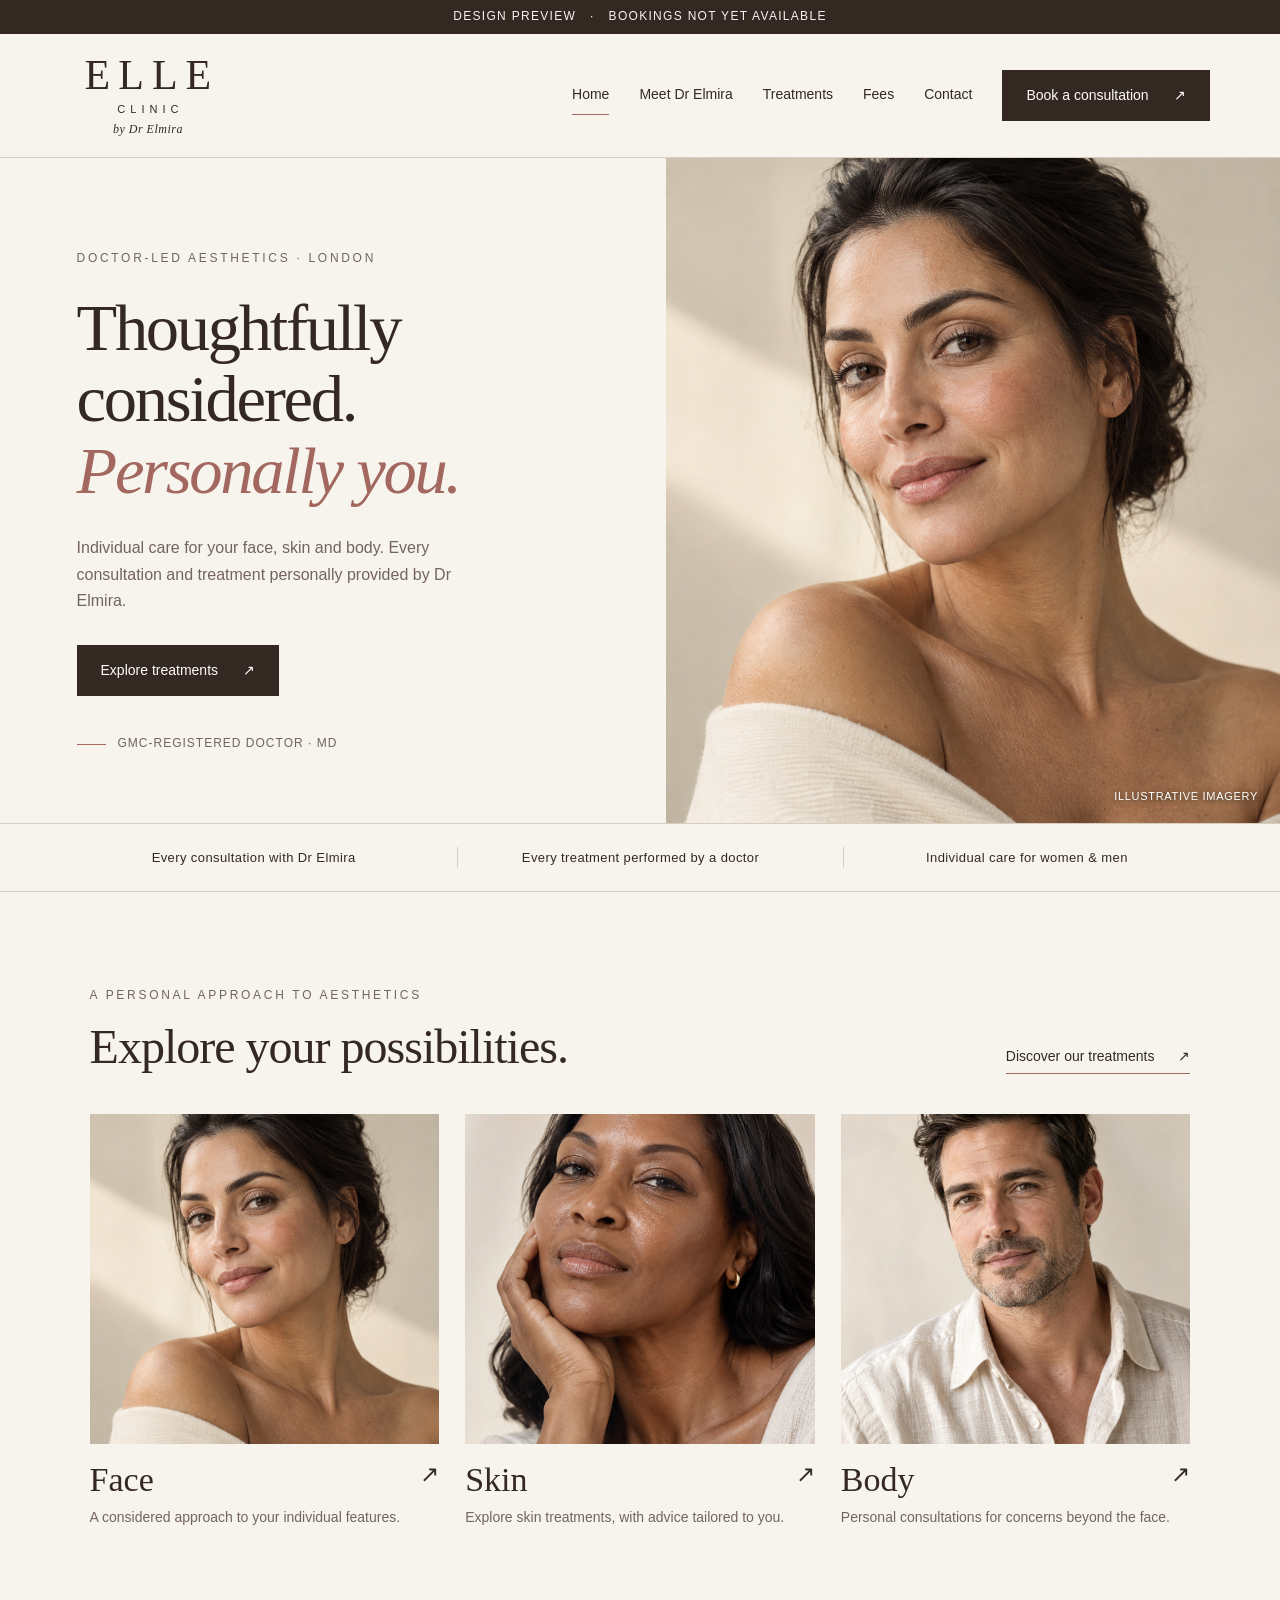
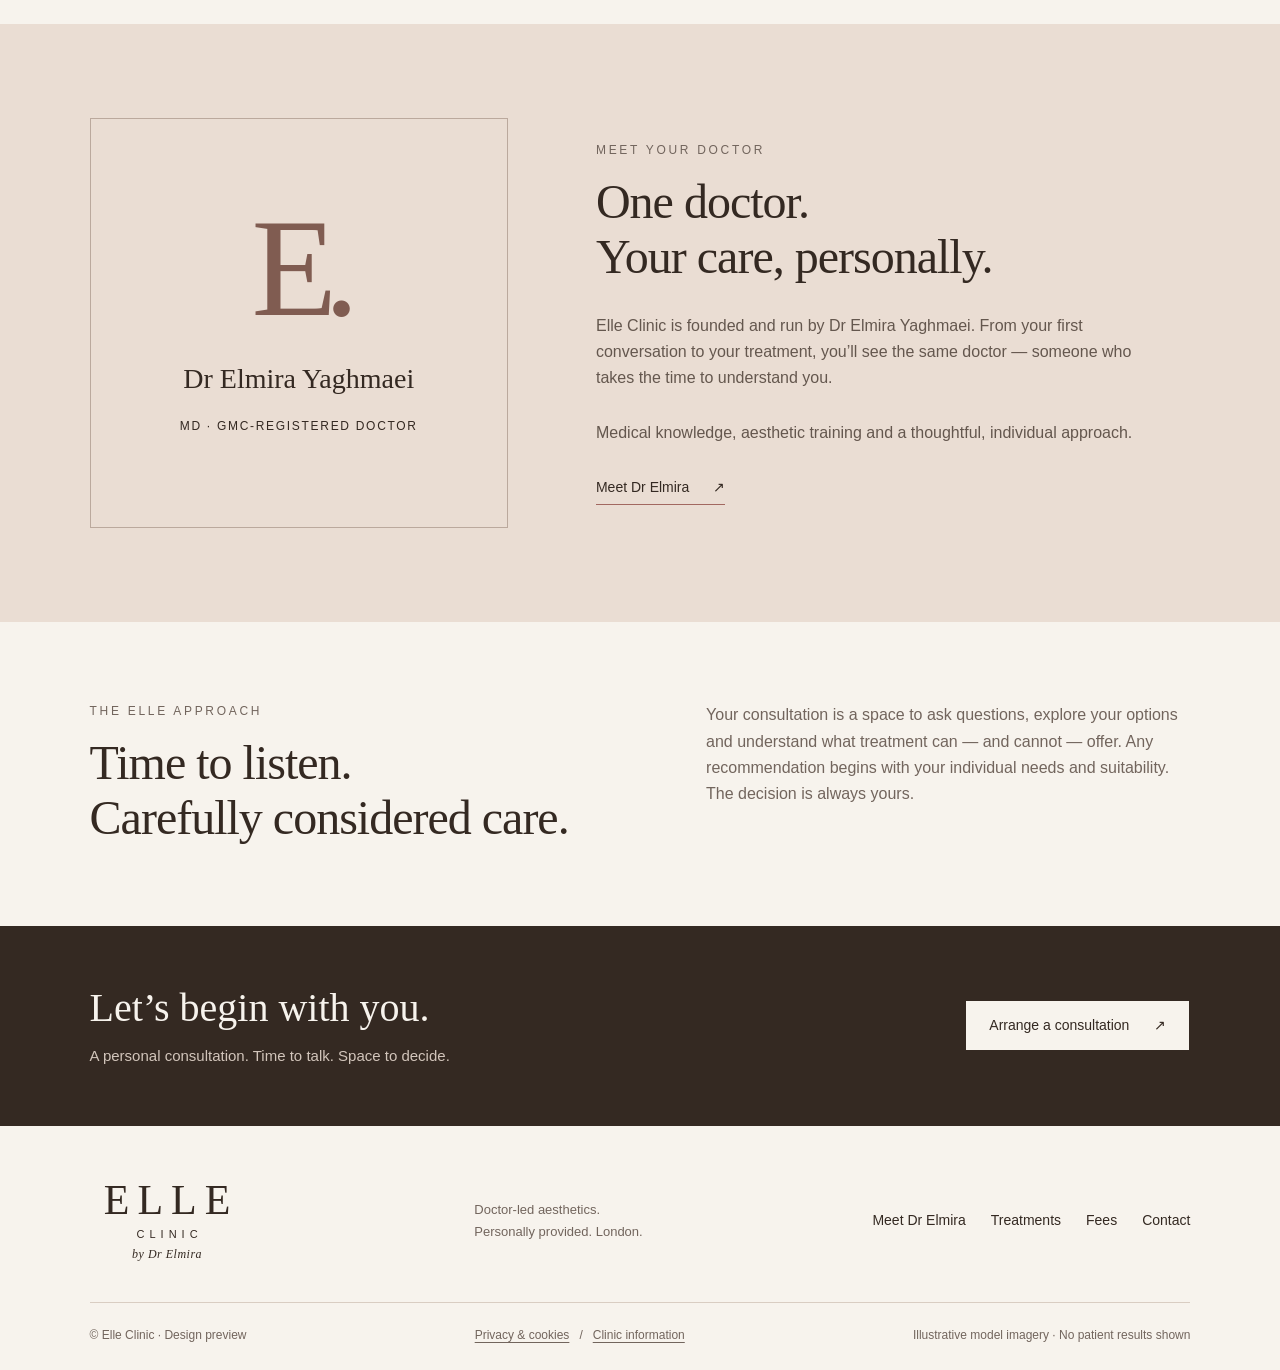
==== index.html @ 497bdb45 "Add Elle Clinic design preview and GitHub Pages assets" ====
<!doctype html><html lang="en-GB"><head><meta charset="utf-8"><meta name="viewport" content="width=device-width,initial-scale=1"><meta name="robots" content="noindex,nofollow"><meta name="description" content="Elle Clinic by Dr Elmira. A design preview for a London aesthetics clinic, with every consultation and treatment personally provided by Dr Elmira."><title>Elle Clinic | By Dr Elmira</title><link rel="icon" href="assets/favicon.svg" type="image/svg+xml"><link rel="stylesheet" href="styles.css"></head><body>
<a class="skip" href="#main">Skip to content</a><div class="topbar">DESIGN PREVIEW &nbsp; · &nbsp; BOOKINGS NOT YET AVAILABLE</div>
<header class="header"><a href="#home" class="logo" aria-label="Elle Clinic by Dr Elmira — home"><b>ELLE</b><span>CLINIC</span><small>by Dr Elmira</small></a><button class="menu-toggle" aria-controls="navigation" aria-expanded="false">Menu</button><nav class="nav" id="navigation" aria-label="Main navigation"><a href="#home" data-nav="home">Home</a><a href="#doctor" data-nav="doctor">Meet Dr Elmira</a><a href="#treatments" data-nav="treatments">Treatments</a><a href="#fees" data-nav="fees">Fees</a><a href="#contact" data-nav="contact">Contact</a><button class="btn" data-book>Book a consultation <span aria-hidden="true">↗</span></button></nav></header>
<main id="main" tabindex="-1"></main>
<footer class="footer"><div class="footer-main"><a href="#home" class="logo" aria-label="Elle Clinic by Dr Elmira — home"><b>ELLE</b><span>CLINIC</span><small>by Dr Elmira</small></a><p>Doctor-led aesthetics.<br>Personally provided. London.</p><div class="footer-links"><a href="#doctor">Meet Dr Elmira</a><a href="#treatments">Treatments</a><a href="#fees">Fees</a><a href="#contact">Contact</a></div></div><div class="footer-bottom"><span>© Elle Clinic · Design preview</span><span><a href="#privacy">Privacy & cookies</a> &nbsp; / &nbsp; <a href="#information">Clinic information</a></span><span>Illustrative model imagery · No patient results shown</span></div></footer>
<dialog id="booking" aria-labelledby="booking-title"><button class="close" aria-label="Close dialog">×</button><p class="eyebrow">Elle Clinic · By Dr Elmira</p><h2 id="booking-title">Your consultation starts here.</h2><p>This is a preview of the booking experience. Appointments are not available through this design yet.</p><p>Once the clinic details are confirmed, you’ll be able to arrange a consultation directly with Dr Elmira.</p><button class="btn" data-close>Continue exploring <span aria-hidden="true">→</span></button></dialog>
<noscript><p style="padding:40px">Please enable JavaScript to explore this local website prototype.</p></noscript><script src="app.js"></script></body></html>
---- styles.css ----
:root{--cream:#f7f3ed;--paper:#fffcf8;--ink:#342922;--muted:#72655d;--rose:#a26860;--blush:#ebd7ce;--line:#d9cdc2;--serif:Georgia,'Times New Roman',serif}*{box-sizing:border-box}html{scroll-behavior:smooth}body{margin:0;background:var(--cream);color:var(--ink);font-family:Arial,Helvetica,sans-serif;font-size:16px;line-height:1.65}button,a{-webkit-tap-highlight-color:transparent}a{color:inherit;text-decoration:none}button,input{font:inherit}button{cursor:pointer}a:focus-visible,button:focus-visible,summary:focus-visible{outline:2px solid var(--rose);outline-offset:6px}button{color:inherit}.skip{position:fixed;top:-100px;left:20px;z-index:100;background:white;padding:12px}.skip:focus{top:10px}.topbar{padding:7px 20px;text-align:center;background:var(--ink);color:var(--cream);font-size:12px;letter-spacing:1.3px}.header{min-height:112px;padding:20px 5.5%;display:flex;align-items:center;justify-content:space-between;gap:30px;background:var(--cream);border-bottom:1px solid var(--line)}.logo{display:flex;flex-direction:column;align-items:center;width:155px;line-height:1}.logo b{font:42px/1 var(--serif);letter-spacing:8px;margin-right:-8px;font-weight:400}.logo span{font-size:11px;letter-spacing:5px;margin:8px 0 7px;padding-left:5px}.logo small{font:italic 12px var(--serif);letter-spacing:.5px}.nav{display:flex;align-items:center;gap:30px;font-size:14px}.nav>a{padding:8px 0;border-bottom:1px solid transparent}.nav>a:hover,.nav>a[aria-current=page]{border-color:var(--rose)}.btn{display:inline-flex;align-items:center;justify-content:center;gap:25px;border:1px solid var(--ink);padding:14px 23px;background:var(--ink);color:var(--paper);font-size:14px;line-height:1.5;transition:background .2s,transform .2s}.btn:hover{background:#594237;transform:translateY(-1px)}.btn.light{background:transparent;color:var(--ink);border-color:var(--line)}.btn.light:hover{background:var(--blush)}.btn.rose{background:var(--rose);border-color:var(--rose)}.menu-toggle{display:none;border:1px solid var(--line);background:transparent;padding:9px 16px}.eyebrow{text-transform:uppercase;font-size:12px;letter-spacing:2.7px;line-height:1.5;color:var(--muted);margin:0 0 25px}.hero{display:grid;grid-template-columns:1fr 48%;min-height:665px}.hero-copy{padding:84px 9% 62px 11.5%;display:flex;flex-direction:column;align-items:flex-start;justify-content:center}.hero h1{font:clamp(50px,5.2vw,83px)/1.08 var(--serif);font-weight:400;letter-spacing:-2.3px;margin:0 0 28px;max-width:650px}.hero h1 em{color:var(--rose);font-weight:400}.hero-copy>p:not(.eyebrow){max-width:410px;color:var(--muted);margin:0 0 31px}.hero-media{position:relative;min-width:0;overflow:hidden;background:#e4d6c9}.hero-media>img{width:100%;height:100%;position:absolute;inset:0;object-fit:cover;object-position:center 35%}.image-note{position:absolute;bottom:18px;right:22px;color:#fff;font-size:11px;letter-spacing:.7px;text-shadow:0 1px 5px #332820}.hero-note{display:flex;gap:12px;align-items:center;margin-top:38px;color:var(--muted);font-size:12px;letter-spacing:1px}.hero-note:before{content:'';height:1px;width:29px;background:var(--rose)}.trust{border-top:1px solid var(--line);border-bottom:1px solid var(--line);display:grid;grid-template-columns:repeat(3,1fr);padding:23px 5.5%;text-align:center;gap:20px;font-size:13px;letter-spacing:.4px}.trust span+span{border-left:1px solid var(--line)}.section{padding:94px 7%}.section-heading{display:flex;justify-content:space-between;align-items:flex-end;gap:25px;margin-bottom:40px}.section h2,.section-heading h1{font:48px/1.15 var(--serif);font-weight:400;letter-spacing:-1px;margin:0}.section .eyebrow{margin-bottom:15px}.text-link{border-bottom:1px solid var(--rose);padding-bottom:5px;font-size:14px;display:inline-flex;gap:24px;align-items:center}.cards{display:grid;grid-template-columns:repeat(3,1fr);gap:26px}.treatment-card .photo{height:330px;overflow:hidden;background:var(--blush);position:relative}.treatment-card img{width:100%;height:100%;object-fit:cover;transition:transform .6s}.treatment-card:hover img{transform:scale(1.035)}.treatment-card:nth-child(1) img{object-position:center 36%}.treatment-card:nth-child(2) img{object-position:center 42%}.treatment-card h3{font:34px var(--serif);margin:17px 0 7px;display:flex;justify-content:space-between}.treatment-card h3 span{font:23px Arial}.treatment-card p{font-size:14px;line-height:1.7;color:var(--muted);margin:0;max-width:330px}.doctor-section{background:#eaddd3;display:grid;grid-template-columns:38% 1fr;gap:8%;align-items:center}.doctor-identity{border:1px solid #bba99d;min-height:410px;display:flex;flex-direction:column;align-items:center;justify-content:center;text-align:center;padding:35px;position:relative}.doctor-identity .monogram{font:140px/1 var(--serif);letter-spacing:-13px;color:#805c51}.doctor-identity .doctor-name{font:28px var(--serif);margin:25px 0 10px}.doctor-identity p{font-size:12px;letter-spacing:1.7px;text-transform:uppercase}.doctor-section h2{max-width:520px}.doctor-section .bodycopy{color:#64574e;margin:28px 0;max-width:540px}.qualifications{list-style:none;margin:30px 0;padding:0;border-top:1px solid #c7b6a8}.qualifications li{padding:12px 0;border-bottom:1px solid #c7b6a8;font-size:14px}.qualifications small{display:block;color:var(--muted)}.approach{display:grid;grid-template-columns:1fr 1fr;gap:12%;padding-top:80px;padding-bottom:80px}.approach p{color:var(--muted);margin:0}.cta{background:var(--ink);color:var(--cream);display:flex;align-items:center;justify-content:space-between;gap:30px;padding:58px 7%}.cta h2{font:40px/1.2 var(--serif);margin:0 0 12px}.cta p{margin:0;color:#d2c5bb;font-size:15px}.cta .btn{background:var(--cream);color:var(--ink);flex-shrink:0}.footer{padding:53px 7% 24px}.footer-main{display:flex;justify-content:space-between;gap:30px;align-items:center;padding-bottom:40px}.footer p{font-size:13px;color:var(--muted)}.footer-links{display:flex;gap:25px;font-size:14px;flex-wrap:wrap}.footer-bottom{border-top:1px solid var(--line);padding-top:23px;display:flex;justify-content:space-between;gap:20px;flex-wrap:wrap;font-size:12px;color:var(--muted)}.footer-bottom a{text-decoration:underline;text-underline-offset:3px}.page-intro{padding:74px 7% 48px;max-width:950px}.page-intro h1{font:64px/1.1 var(--serif);font-weight:400;letter-spacing:-1.7px;margin:0 0 22px}.page-intro p:last-child{color:var(--muted);max-width:650px}.category-nav{display:flex;gap:12px;flex-wrap:wrap;margin-top:33px}.category-nav a{border:1px solid var(--line);padding:9px 27px;font-size:14px}.category-nav a[aria-current=page]{background:var(--ink);color:var(--cream);border-color:var(--ink)}.category-content{display:grid;grid-template-columns:35% 1fr;gap:8%;padding-top:10px}.category-photo{position:relative;align-self:start}.category-photo img{width:100%;height:530px;object-fit:cover}.category-photo p{font-size:11px;color:var(--muted);margin:8px 0}.treatment-list{border-top:1px solid var(--line)}details{border-bottom:1px solid var(--line)}summary{cursor:pointer;list-style:none;padding:22px 40px 22px 0;font:25px/1.25 var(--serif);position:relative}summary::-webkit-details-marker{display:none}summary:after{content:'+';position:absolute;right:7px;top:21px;font:24px Arial;font-weight:300}details[open] summary:after{content:'−'}details p{font-size:15px;line-height:1.8;color:var(--muted);margin:0 0 22px;max-width:620px}.consultation-note{font-size:14px!important;max-width:680px;color:var(--muted);margin-top:30px}.fees-wrap{padding:0 7% 90px;max-width:1050px}.fee-group{margin:20px 0 45px}.fee-group h2{font:32px var(--serif);font-weight:400;margin:0 0 20px}.fee-row{display:flex;justify-content:space-between;gap:25px;border-top:1px solid var(--line);padding:16px 0;font-size:15px}.fee-row:last-child{border-bottom:1px solid var(--line)}.fee-row span:last-child{color:var(--muted);white-space:nowrap}.status-note{padding:18px 23px;background:#eaddd3;font-size:14px;max-width:750px;border-left:2px solid var(--rose)}.contact-layout{display:grid;grid-template-columns:1.2fr 1fr;gap:10%;padding-top:0}.contact-panel{border:1px solid var(--line);padding:38px}.contact-panel h2{font-size:34px}.contact-panel p{color:var(--muted)}.contact-panel .btn{margin-top:10px}.steps{list-style:none;margin:0;padding:0}.steps li{padding:20px 0;border-bottom:1px solid var(--line);display:flex;gap:20px}.steps b{font:28px var(--serif);color:var(--rose)}.steps h3{font:24px var(--serif);margin:0 0 8px}.steps p{color:var(--muted);font-size:15px;margin:0}.legal-content{max-width:850px;padding-top:0}.legal-content h2{font-size:30px;margin:35px 0 16px}.legal-content p{color:var(--muted)}dialog{border:1px solid var(--line);background:var(--paper);color:var(--ink);max-width:510px;width:calc(100% - 36px);padding:45px}dialog::backdrop{background:#241b16a8}dialog h2{font:36px/1.15 var(--serif);margin:10px 0 20px}dialog p{color:var(--muted)}dialog .close{position:absolute;right:15px;top:10px;border:0;background:none;font-size:26px;padding:0 6px}dialog .btn{margin-top:16px}.not-found{padding:100px 7%}main:focus{outline:none}.route{animation:appear .3s ease}@keyframes appear{from{opacity:.4;transform:translateY(5px)}to{opacity:1;transform:none}}@media(min-width:1600px){.hero-copy{padding-left:15%}.hero{min-height:780px}.section,.cta,.footer{padding-left:10%;padding-right:10%}}@media(max-width:1000px){.nav{gap:17px}.nav .btn{padding:12px 15px}.hero{min-height:570px;grid-template-columns:52% 48%}.hero-copy{padding:55px 9%}.hero h1{font-size:58px}.cards{gap:18px}.treatment-card .photo{height:290px}.section{padding:65px 6%}.section h2{font-size:41px}.doctor-section{gap:6%}.doctor-identity{min-height:380px}.category-content{gap:6%}.header{padding:20px 4%}}@media(max-width:760px){.header{min-height:92px;padding:16px 6%;position:relative;z-index:5;flex-wrap:wrap;gap:0}.logo{width:121px}.logo b{font-size:32px;letter-spacing:6px}.logo span{font-size:9px;letter-spacing:4px;margin:6px 0}.logo small{font-size:11px}.menu-toggle{display:block;font-size:14px}.nav{display:none;width:100%;align-items:stretch;flex-direction:column;padding:25px 0 8px;gap:12px}.nav.open{display:flex}.nav>a{padding:8px 0}.nav .btn{align-self:flex-start}.topbar{font-size:10px;letter-spacing:1px;padding:7px 10px}.hero{display:flex;flex-direction:column;min-height:0}.hero-copy{padding:52px 7% 42px}.hero h1{font-size:58px;line-height:1.04;letter-spacing:-1.8px;max-width:520px;margin-bottom:24px}.hero .eyebrow{margin-bottom:23px}.hero-copy>p:not(.eyebrow){max-width:410px;font-size:15px}.hero-note{margin-top:26px}.hero-media{height:440px}.hero-media>img{object-position:center 31%}.trust{padding:22px 6%;gap:12px;grid-template-columns:1fr;text-align:left;font-size:13px}.trust span+span{border-left:0}.trust span:before{content:'—';margin-right:14px;color:var(--rose)}.section{padding:55px 7%}.section-heading{align-items:flex-start;flex-direction:column;gap:22px;margin-bottom:29px}.section h2{font-size:39px}.cards{grid-template-columns:1fr;gap:37px}.treatment-card .photo{height:390px}.treatment-card h3{font-size:32px}.doctor-section{grid-template-columns:1fr;gap:37px}.doctor-identity{min-height:280px;max-width:100%}.doctor-identity .monogram{font-size:110px}.doctor-identity .doctor-name{margin:15px 0 5px}.approach{grid-template-columns:1fr;gap:25px}.cta{padding:43px 7%;align-items:flex-start;flex-direction:column}.cta h2{font-size:35px}.footer{padding:40px 7% 23px}.footer-main{align-items:flex-start;flex-direction:column;gap:30px}.footer-links{gap:20px}.page-intro{padding:50px 7% 28px}.page-intro h1{font-size:49px}.category-content{grid-template-columns:1fr;padding-top:10px;gap:28px}.category-photo img{height:360px;object-position:center 35%}.category-photo{max-width:100%}.fees-wrap{padding-bottom:55px}.fee-row{font-size:14px;gap:18px}.fee-row span:last-child{white-space:normal;text-align:right;min-width:95px}.contact-layout{grid-template-columns:1fr;gap:35px;padding-top:10px}.contact-panel{padding:26px}.legal-content{padding-top:0}summary{font-size:24px}.category-nav a{padding:8px 19px}.eyebrow{font-size:11px;letter-spacing:2px}}@media(prefers-reduced-motion:reduce){*{scroll-behavior:auto!important;animation:none!important;transition:none!important}}
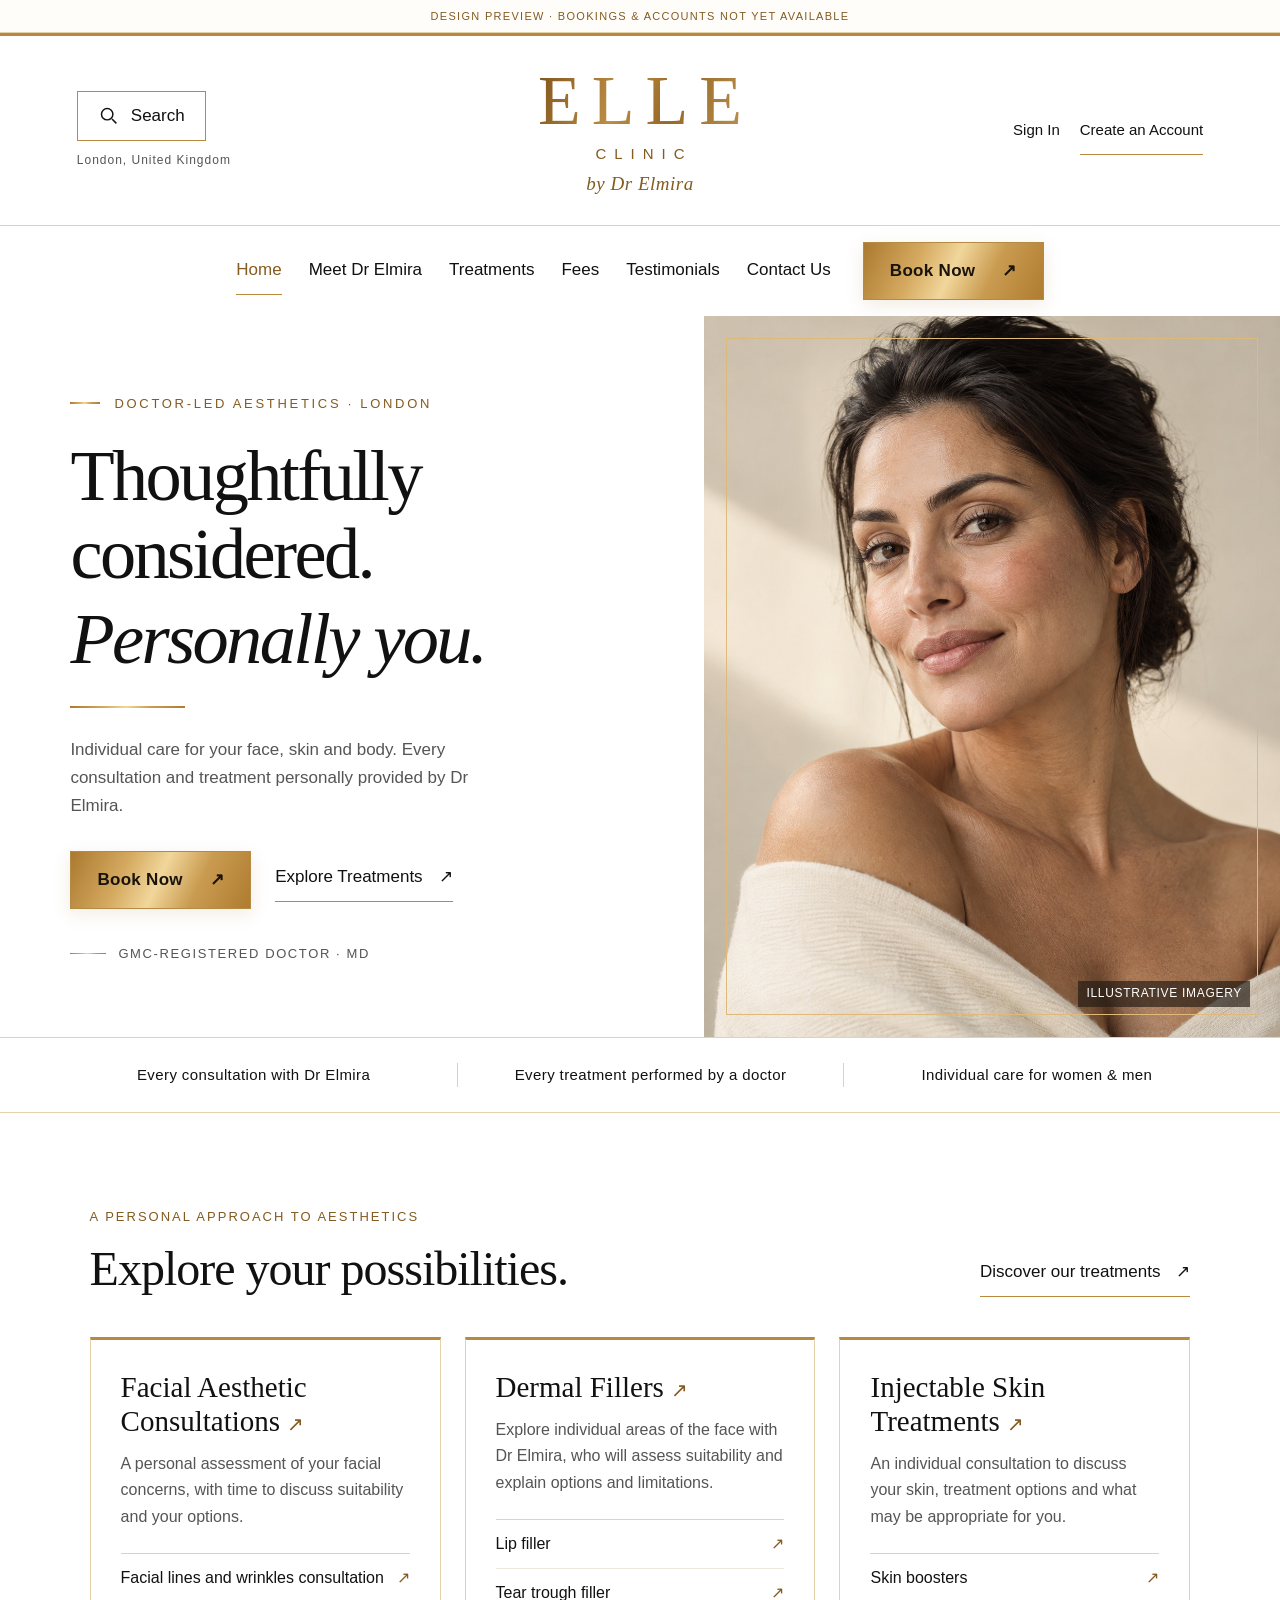
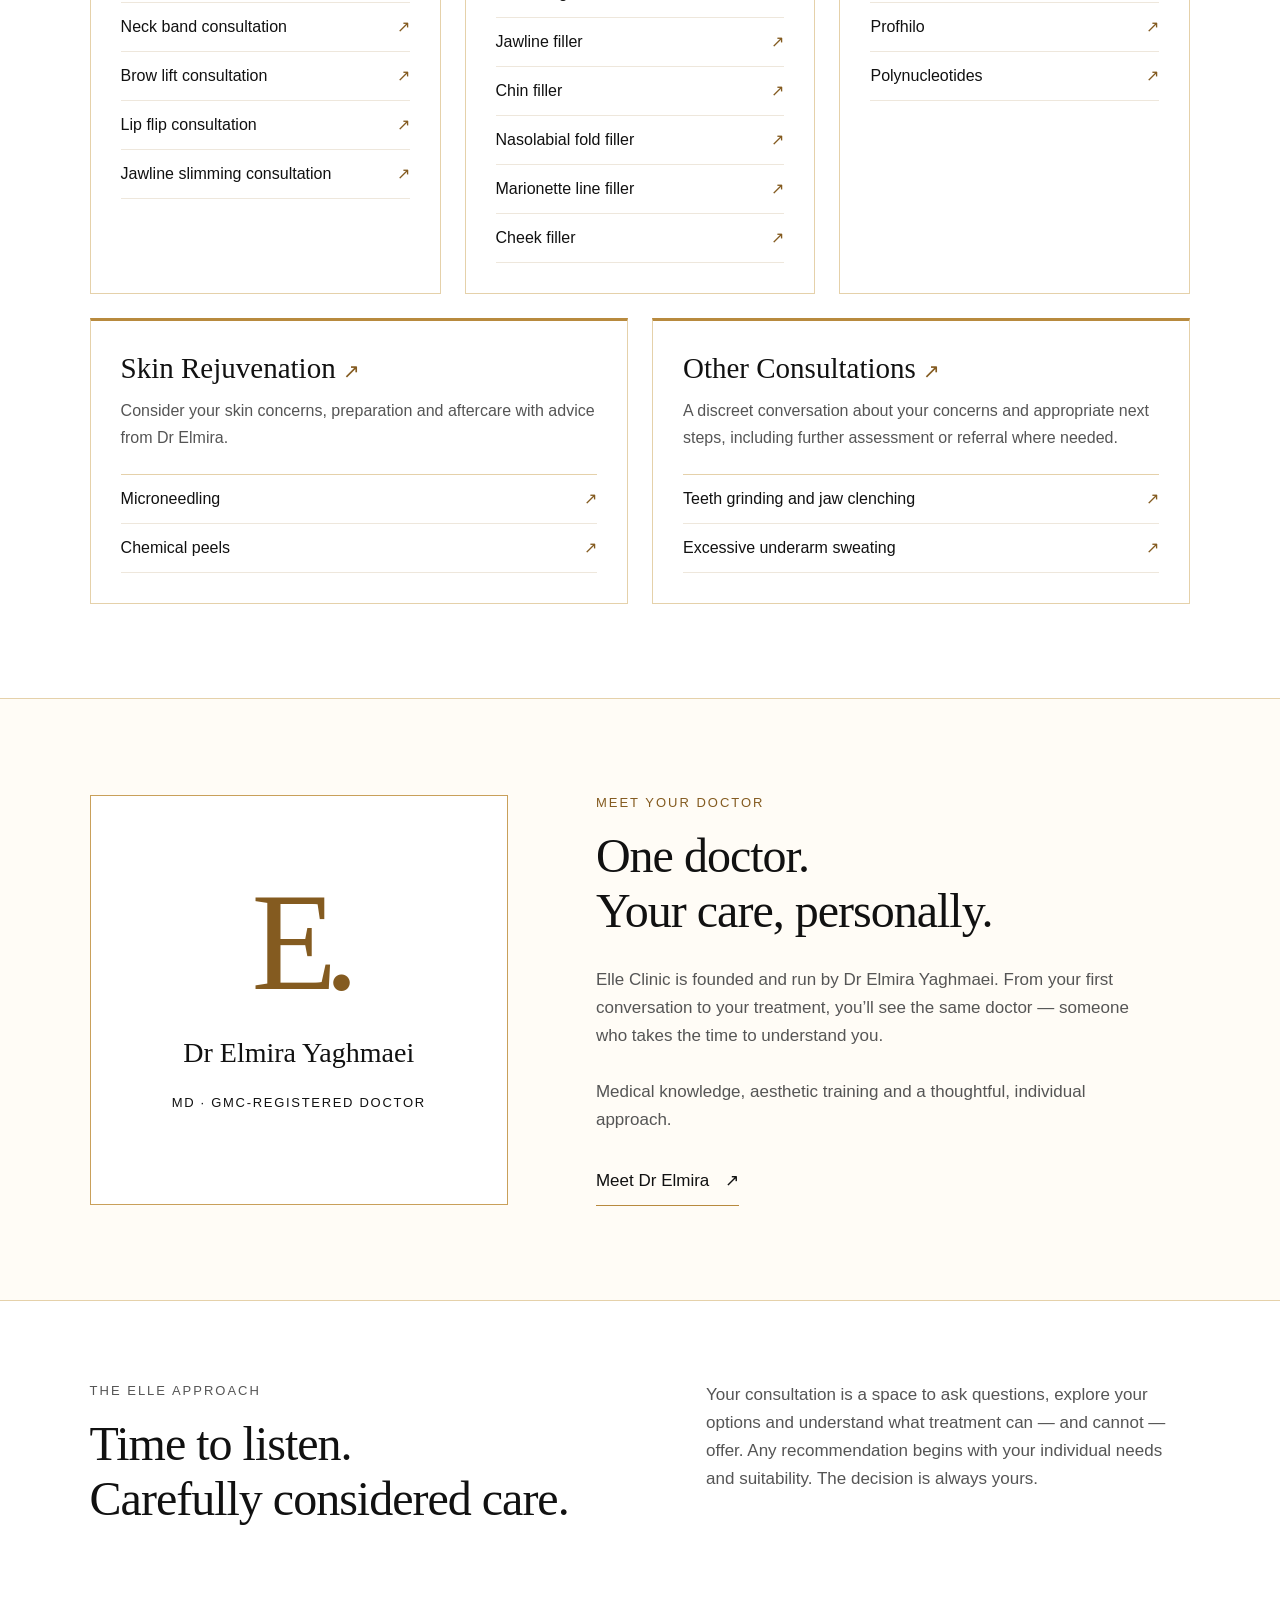
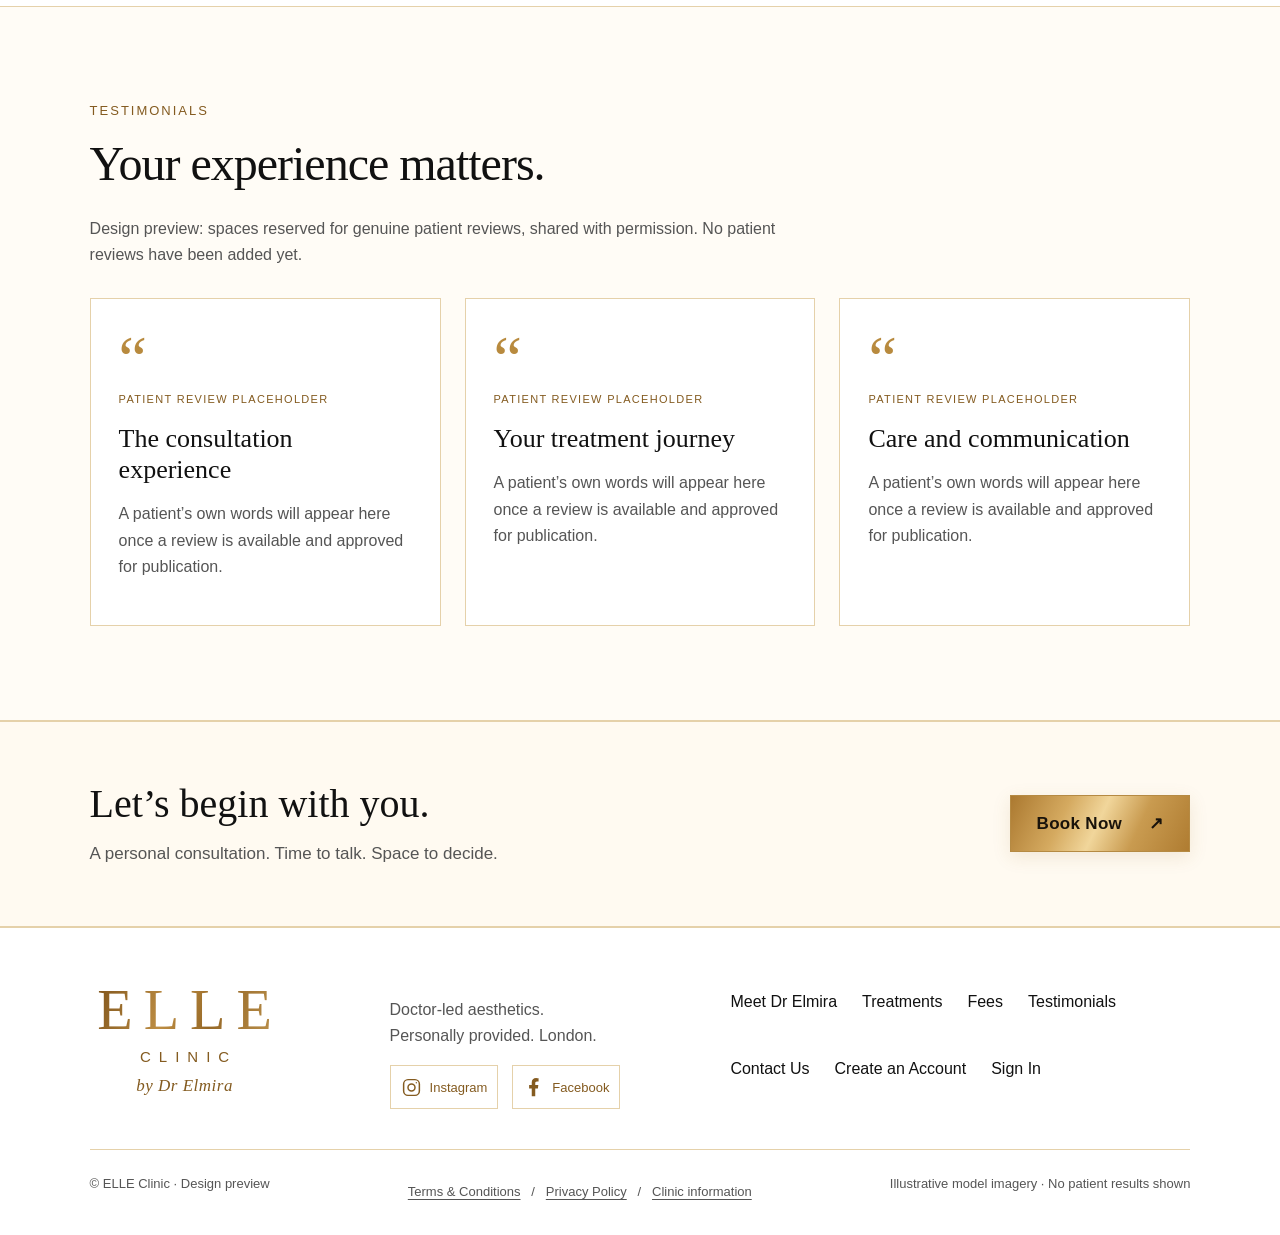
==== commit 45c1fa43: "Publish approved gold design with updated pages and unnumbered treatment categories" ====
--- a/index.html
+++ b/index.html
@@ -1,7 +1,19 @@
-<!doctype html><html lang="en-GB"><head><meta charset="utf-8"><meta name="viewport" content="width=device-width,initial-scale=1"><meta name="robots" content="noindex,nofollow"><meta name="description" content="Elle Clinic by Dr Elmira. A design preview for a London aesthetics clinic, with every consultation and treatment personally provided by Dr Elmira."><title>Elle Clinic | By Dr Elmira</title><link rel="icon" href="assets/favicon.svg" type="image/svg+xml"><link rel="stylesheet" href="styles.css"></head><body>
-<a class="skip" href="#main">Skip to content</a><div class="topbar">DESIGN PREVIEW &nbsp; · &nbsp; BOOKINGS NOT YET AVAILABLE</div>
-<header class="header"><a href="#home" class="logo" aria-label="Elle Clinic by Dr Elmira — home"><b>ELLE</b><span>CLINIC</span><small>by Dr Elmira</small></a><button class="menu-toggle" aria-controls="navigation" aria-expanded="false">Menu</button><nav class="nav" id="navigation" aria-label="Main navigation"><a href="#home" data-nav="home">Home</a><a href="#doctor" data-nav="doctor">Meet Dr Elmira</a><a href="#treatments" data-nav="treatments">Treatments</a><a href="#fees" data-nav="fees">Fees</a><a href="#contact" data-nav="contact">Contact</a><button class="btn" data-book>Book a consultation <span aria-hidden="true">↗</span></button></nav></header>
+<!doctype html>
+<html lang="en-GB"><head><meta charset="utf-8"><meta name="viewport" content="width=device-width,initial-scale=1"><meta name="robots" content="noindex,nofollow"><meta name="description" content="Elle Clinic by Dr Elmira — London aesthetics clinic design preview."><title>Elle Clinic | By Dr Elmira</title><link rel="icon" href="assets/favicon.svg" type="image/svg+xml"><link rel="stylesheet" href="styles.css"></head>
+<body>
+<a class="skip" href="#main">Skip to content</a><div class="topbar">DESIGN PREVIEW · BOOKINGS &amp; ACCOUNTS NOT YET AVAILABLE</div>
+<header class="site-header">
+  <div class="masthead">
+    <div class="masthead-search"><button class="search-button" data-search aria-haspopup="dialog"><svg viewBox="0 0 24 24" fill="none" stroke="currentColor" stroke-width="1.7" aria-hidden="true"><circle cx="10.5" cy="10.5" r="6.5"/><path d="m16 16 5 5"/></svg>Search</button><span class="location-label">London, United Kingdom</span></div>
+    <a href="#home" class="logo" aria-label="Elle Clinic by Dr Elmira — home"><b>ELLE</b><span>CLINIC</span><small>by Dr Elmira</small></a>
+    <div class="account-links"><a href="#signin">Sign In</a><a class="account-create" href="#create-account">Create an Account</a></div>
+  </div>
+  <div class="navigation-row"><button class="menu-toggle" aria-controls="navigation" aria-expanded="false">Menu</button><nav class="nav" id="navigation" aria-label="Main navigation"><a href="#home" data-nav="home">Home</a><a href="#doctor" data-nav="doctor">Meet Dr Elmira</a><a href="#treatments" data-nav="treatments">Treatments</a><a href="#fees" data-nav="fees">Fees</a><a href="#testimonials" data-nav="testimonials">Testimonials</a><a href="#contact" data-nav="contact">Contact Us</a></nav><button class="btn" data-book aria-haspopup="dialog">Book Now <span aria-hidden="true">↗</span></button></div>
+</header>
 <main id="main" tabindex="-1"></main>
-<footer class="footer"><div class="footer-main"><a href="#home" class="logo" aria-label="Elle Clinic by Dr Elmira — home"><b>ELLE</b><span>CLINIC</span><small>by Dr Elmira</small></a><p>Doctor-led aesthetics.<br>Personally provided. London.</p><div class="footer-links"><a href="#doctor">Meet Dr Elmira</a><a href="#treatments">Treatments</a><a href="#fees">Fees</a><a href="#contact">Contact</a></div></div><div class="footer-bottom"><span>© Elle Clinic · Design preview</span><span><a href="#privacy">Privacy & cookies</a> &nbsp; / &nbsp; <a href="#information">Clinic information</a></span><span>Illustrative model imagery · No patient results shown</span></div></footer>
-<dialog id="booking" aria-labelledby="booking-title"><button class="close" aria-label="Close dialog">×</button><p class="eyebrow">Elle Clinic · By Dr Elmira</p><h2 id="booking-title">Your consultation starts here.</h2><p>This is a preview of the booking experience. Appointments are not available through this design yet.</p><p>Once the clinic details are confirmed, you’ll be able to arrange a consultation directly with Dr Elmira.</p><button class="btn" data-close>Continue exploring <span aria-hidden="true">→</span></button></dialog>
-<noscript><p style="padding:40px">Please enable JavaScript to explore this local website prototype.</p></noscript><script src="app.js"></script></body></html>
+<footer class="footer"><div class="footer-main"><a href="#home" class="logo" aria-label="Elle Clinic by Dr Elmira — home"><b>ELLE</b><span>CLINIC</span><small>by Dr Elmira</small></a><div><p>Doctor-led aesthetics.<br>Personally provided. London.</p><div class="social-links" aria-label="Social profiles — links pending"><button type="button" data-social="Instagram" aria-label="Instagram — profile link pending" title="Instagram profile link pending"><svg viewBox="0 0 24 24" fill="none" stroke="currentColor" stroke-width="1.7" aria-hidden="true"><rect x="3" y="3" width="18" height="18" rx="5"/><circle cx="12" cy="12" r="4"/><circle cx="17.5" cy="6.5" r=".8" fill="currentColor" stroke="none"/></svg><span>Instagram</span></button><button type="button" data-social="Facebook" aria-label="Facebook — profile link pending" title="Facebook profile link pending"><svg viewBox="0 0 24 24" fill="currentColor" aria-hidden="true"><path d="M14 22v-9h3l.5-4H14V7c0-1.2.4-2 2-2h1.8V1.4A22 22 0 0 0 15 1c-3 0-5 1.8-5 5v3H7v4h3v9z"/></svg><span>Facebook</span></button></div></div><div class="footer-links"><a href="#doctor">Meet Dr Elmira</a><a href="#treatments">Treatments</a><a href="#fees">Fees</a><a href="#testimonials">Testimonials</a><a href="#contact">Contact Us</a><a href="#create-account">Create an Account</a><a href="#signin">Sign In</a></div></div><div class="footer-bottom"><span>© ELLE Clinic · Design preview</span><span><a href="#terms">Terms &amp; Conditions</a> &nbsp; / &nbsp; <a href="#privacy">Privacy Policy</a> &nbsp; / &nbsp; <a href="#information">Clinic information</a></span><span>Illustrative model imagery · No patient results shown</span></div></footer>
+<dialog id="booking" aria-labelledby="booking-title"><button class="close" data-close aria-label="Close booking preview">×</button><p class="eyebrow">Elle Clinic · By Dr Elmira</p><h2 id="booking-title">Your consultation starts here.</h2><p>This is a design preview. Appointments cannot be booked yet.</p><p>Online booking will be connected once the clinic details and booking service are ready.</p><button class="btn" data-close>Continue exploring <span aria-hidden="true">→</span></button></dialog>
+<dialog id="site-search" class="search-dialog" aria-labelledby="search-title"><button class="close" data-close aria-label="Close search">×</button><p class="eyebrow">Explore ELLE Clinic</p><h2 id="search-title">What can we help you find?</h2><form id="search-form" role="search"><label for="search-input">Search treatments and information</label><div class="search-field"><input id="search-input" type="search" placeholder="Try Profhilo, lip filler or opening hours" autocomplete="off" maxlength="120"><button class="btn" type="submit">Search</button></div></form><p id="search-count" role="status" aria-live="polite"></p><div id="search-results"></div></dialog>
+<dialog id="social-preview" aria-labelledby="social-title"><button class="close" data-close aria-label="Close social profile preview">×</button><h2 id="social-title">Social profile</h2><p>The profile link has not been added yet.</p><button class="btn" data-close>Back to the website</button></dialog>
+<noscript><p style="padding:40px">Please enable JavaScript to explore this local website preview.</p></noscript><script src="app.js"></script>
+</body></html>
--- a/styles.css
+++ b/styles.css
@@ -1 +1,59 @@
 :root{--cream:#f7f3ed;--paper:#fffcf8;--ink:#342922;--muted:#72655d;--rose:#a26860;--blush:#ebd7ce;--line:#d9cdc2;--serif:Georgia,'Times New Roman',serif}*{box-sizing:border-box}html{scroll-behavior:smooth}body{margin:0;background:var(--cream);color:var(--ink);font-family:Arial,Helvetica,sans-serif;font-size:16px;line-height:1.65}button,a{-webkit-tap-highlight-color:transparent}a{color:inherit;text-decoration:none}button,input{font:inherit}button{cursor:pointer}a:focus-visible,button:focus-visible,summary:focus-visible{outline:2px solid var(--rose);outline-offset:6px}button{color:inherit}.skip{position:fixed;top:-100px;left:20px;z-index:100;background:white;padding:12px}.skip:focus{top:10px}.topbar{padding:7px 20px;text-align:center;background:var(--ink);color:var(--cream);font-size:12px;letter-spacing:1.3px}.header{min-height:112px;padding:20px 5.5%;display:flex;align-items:center;justify-content:space-between;gap:30px;background:var(--cream);border-bottom:1px solid var(--line)}.logo{display:flex;flex-direction:column;align-items:center;width:155px;line-height:1}.logo b{font:42px/1 var(--serif);letter-spacing:8px;margin-right:-8px;font-weight:400}.logo span{font-size:11px;letter-spacing:5px;margin:8px 0 7px;padding-left:5px}.logo small{font:italic 12px var(--serif);letter-spacing:.5px}.nav{display:flex;align-items:center;gap:30px;font-size:14px}.nav>a{padding:8px 0;border-bottom:1px solid transparent}.nav>a:hover,.nav>a[aria-current=page]{border-color:var(--rose)}.btn{display:inline-flex;align-items:center;justify-content:center;gap:25px;border:1px solid var(--ink);padding:14px 23px;background:var(--ink);color:var(--paper);font-size:14px;line-height:1.5;transition:background .2s,transform .2s}.btn:hover{background:#594237;transform:translateY(-1px)}.btn.light{background:transparent;color:var(--ink);border-color:var(--line)}.btn.light:hover{background:var(--blush)}.btn.rose{background:var(--rose);border-color:var(--rose)}.menu-toggle{display:none;border:1px solid var(--line);background:transparent;padding:9px 16px}.eyebrow{text-transform:uppercase;font-size:12px;letter-spacing:2.7px;line-height:1.5;color:var(--muted);margin:0 0 25px}.hero{display:grid;grid-template-columns:1fr 48%;min-height:665px}.hero-copy{padding:84px 9% 62px 11.5%;display:flex;flex-direction:column;align-items:flex-start;justify-content:center}.hero h1{font:clamp(50px,5.2vw,83px)/1.08 var(--serif);font-weight:400;letter-spacing:-2.3px;margin:0 0 28px;max-width:650px}.hero h1 em{color:var(--rose);font-weight:400}.hero-copy>p:not(.eyebrow){max-width:410px;color:var(--muted);margin:0 0 31px}.hero-media{position:relative;min-width:0;overflow:hidden;background:#e4d6c9}.hero-media>img{width:100%;height:100%;position:absolute;inset:0;object-fit:cover;object-position:center 35%}.image-note{position:absolute;bottom:18px;right:22px;color:#fff;font-size:11px;letter-spacing:.7px;text-shadow:0 1px 5px #332820}.hero-note{display:flex;gap:12px;align-items:center;margin-top:38px;color:var(--muted);font-size:12px;letter-spacing:1px}.hero-note:before{content:'';height:1px;width:29px;background:var(--rose)}.trust{border-top:1px solid var(--line);border-bottom:1px solid var(--line);display:grid;grid-template-columns:repeat(3,1fr);padding:23px 5.5%;text-align:center;gap:20px;font-size:13px;letter-spacing:.4px}.trust span+span{border-left:1px solid var(--line)}.section{padding:94px 7%}.section-heading{display:flex;justify-content:space-between;align-items:flex-end;gap:25px;margin-bottom:40px}.section h2,.section-heading h1{font:48px/1.15 var(--serif);font-weight:400;letter-spacing:-1px;margin:0}.section .eyebrow{margin-bottom:15px}.text-link{border-bottom:1px solid var(--rose);padding-bottom:5px;font-size:14px;display:inline-flex;gap:24px;align-items:center}.cards{display:grid;grid-template-columns:repeat(3,1fr);gap:26px}.treatment-card .photo{height:330px;overflow:hidden;background:var(--blush);position:relative}.treatment-card img{width:100%;height:100%;object-fit:cover;transition:transform .6s}.treatment-card:hover img{transform:scale(1.035)}.treatment-card:nth-child(1) img{object-position:center 36%}.treatment-card:nth-child(2) img{object-position:center 42%}.treatment-card h3{font:34px var(--serif);margin:17px 0 7px;display:flex;justify-content:space-between}.treatment-card h3 span{font:23px Arial}.treatment-card p{font-size:14px;line-height:1.7;color:var(--muted);margin:0;max-width:330px}.doctor-section{background:#eaddd3;display:grid;grid-template-columns:38% 1fr;gap:8%;align-items:center}.doctor-identity{border:1px solid #bba99d;min-height:410px;display:flex;flex-direction:column;align-items:center;justify-content:center;text-align:center;padding:35px;position:relative}.doctor-identity .monogram{font:140px/1 var(--serif);letter-spacing:-13px;color:#805c51}.doctor-identity .doctor-name{font:28px var(--serif);margin:25px 0 10px}.doctor-identity p{font-size:12px;letter-spacing:1.7px;text-transform:uppercase}.doctor-section h2{max-width:520px}.doctor-section .bodycopy{color:#64574e;margin:28px 0;max-width:540px}.qualifications{list-style:none;margin:30px 0;padding:0;border-top:1px solid #c7b6a8}.qualifications li{padding:12px 0;border-bottom:1px solid #c7b6a8;font-size:14px}.qualifications small{display:block;color:var(--muted)}.approach{display:grid;grid-template-columns:1fr 1fr;gap:12%;padding-top:80px;padding-bottom:80px}.approach p{color:var(--muted);margin:0}.cta{background:var(--ink);color:var(--cream);display:flex;align-items:center;justify-content:space-between;gap:30px;padding:58px 7%}.cta h2{font:40px/1.2 var(--serif);margin:0 0 12px}.cta p{margin:0;color:#d2c5bb;font-size:15px}.cta .btn{background:var(--cream);color:var(--ink);flex-shrink:0}.footer{padding:53px 7% 24px}.footer-main{display:flex;justify-content:space-between;gap:30px;align-items:center;padding-bottom:40px}.footer p{font-size:13px;color:var(--muted)}.footer-links{display:flex;gap:25px;font-size:14px;flex-wrap:wrap}.footer-bottom{border-top:1px solid var(--line);padding-top:23px;display:flex;justify-content:space-between;gap:20px;flex-wrap:wrap;font-size:12px;color:var(--muted)}.footer-bottom a{text-decoration:underline;text-underline-offset:3px}.page-intro{padding:74px 7% 48px;max-width:950px}.page-intro h1{font:64px/1.1 var(--serif);font-weight:400;letter-spacing:-1.7px;margin:0 0 22px}.page-intro p:last-child{color:var(--muted);max-width:650px}.category-nav{display:flex;gap:12px;flex-wrap:wrap;margin-top:33px}.category-nav a{border:1px solid var(--line);padding:9px 27px;font-size:14px}.category-nav a[aria-current=page]{background:var(--ink);color:var(--cream);border-color:var(--ink)}.category-content{display:grid;grid-template-columns:35% 1fr;gap:8%;padding-top:10px}.category-photo{position:relative;align-self:start}.category-photo img{width:100%;height:530px;object-fit:cover}.category-photo p{font-size:11px;color:var(--muted);margin:8px 0}.treatment-list{border-top:1px solid var(--line)}details{border-bottom:1px solid var(--line)}summary{cursor:pointer;list-style:none;padding:22px 40px 22px 0;font:25px/1.25 var(--serif);position:relative}summary::-webkit-details-marker{display:none}summary:after{content:'+';position:absolute;right:7px;top:21px;font:24px Arial;font-weight:300}details[open] summary:after{content:'−'}details p{font-size:15px;line-height:1.8;color:var(--muted);margin:0 0 22px;max-width:620px}.consultation-note{font-size:14px!important;max-width:680px;color:var(--muted);margin-top:30px}.fees-wrap{padding:0 7% 90px;max-width:1050px}.fee-group{margin:20px 0 45px}.fee-group h2{font:32px var(--serif);font-weight:400;margin:0 0 20px}.fee-row{display:flex;justify-content:space-between;gap:25px;border-top:1px solid var(--line);padding:16px 0;font-size:15px}.fee-row:last-child{border-bottom:1px solid var(--line)}.fee-row span:last-child{color:var(--muted);white-space:nowrap}.status-note{padding:18px 23px;background:#eaddd3;font-size:14px;max-width:750px;border-left:2px solid var(--rose)}.contact-layout{display:grid;grid-template-columns:1.2fr 1fr;gap:10%;padding-top:0}.contact-panel{border:1px solid var(--line);padding:38px}.contact-panel h2{font-size:34px}.contact-panel p{color:var(--muted)}.contact-panel .btn{margin-top:10px}.steps{list-style:none;margin:0;padding:0}.steps li{padding:20px 0;border-bottom:1px solid var(--line);display:flex;gap:20px}.steps b{font:28px var(--serif);color:var(--rose)}.steps h3{font:24px var(--serif);margin:0 0 8px}.steps p{color:var(--muted);font-size:15px;margin:0}.legal-content{max-width:850px;padding-top:0}.legal-content h2{font-size:30px;margin:35px 0 16px}.legal-content p{color:var(--muted)}dialog{border:1px solid var(--line);background:var(--paper);color:var(--ink);max-width:510px;width:calc(100% - 36px);padding:45px}dialog::backdrop{background:#241b16a8}dialog h2{font:36px/1.15 var(--serif);margin:10px 0 20px}dialog p{color:var(--muted)}dialog .close{position:absolute;right:15px;top:10px;border:0;background:none;font-size:26px;padding:0 6px}dialog .btn{margin-top:16px}.not-found{padding:100px 7%}main:focus{outline:none}.route{animation:appear .3s ease}@keyframes appear{from{opacity:.4;transform:translateY(5px)}to{opacity:1;transform:none}}@media(min-width:1600px){.hero-copy{padding-left:15%}.hero{min-height:780px}.section,.cta,.footer{padding-left:10%;padding-right:10%}}@media(max-width:1000px){.nav{gap:17px}.nav .btn{padding:12px 15px}.hero{min-height:570px;grid-template-columns:52% 48%}.hero-copy{padding:55px 9%}.hero h1{font-size:58px}.cards{gap:18px}.treatment-card .photo{height:290px}.section{padding:65px 6%}.section h2{font-size:41px}.doctor-section{gap:6%}.doctor-identity{min-height:380px}.category-content{gap:6%}.header{padding:20px 4%}}@media(max-width:760px){.header{min-height:92px;padding:16px 6%;position:relative;z-index:5;flex-wrap:wrap;gap:0}.logo{width:121px}.logo b{font-size:32px;letter-spacing:6px}.logo span{font-size:9px;letter-spacing:4px;margin:6px 0}.logo small{font-size:11px}.menu-toggle{display:block;font-size:14px}.nav{display:none;width:100%;align-items:stretch;flex-direction:column;padding:25px 0 8px;gap:12px}.nav.open{display:flex}.nav>a{padding:8px 0}.nav .btn{align-self:flex-start}.topbar{font-size:10px;letter-spacing:1px;padding:7px 10px}.hero{display:flex;flex-direction:column;min-height:0}.hero-copy{padding:52px 7% 42px}.hero h1{font-size:58px;line-height:1.04;letter-spacing:-1.8px;max-width:520px;margin-bottom:24px}.hero .eyebrow{margin-bottom:23px}.hero-copy>p:not(.eyebrow){max-width:410px;font-size:15px}.hero-note{margin-top:26px}.hero-media{height:440px}.hero-media>img{object-position:center 31%}.trust{padding:22px 6%;gap:12px;grid-template-columns:1fr;text-align:left;font-size:13px}.trust span+span{border-left:0}.trust span:before{content:'—';margin-right:14px;color:var(--rose)}.section{padding:55px 7%}.section-heading{align-items:flex-start;flex-direction:column;gap:22px;margin-bottom:29px}.section h2{font-size:39px}.cards{grid-template-columns:1fr;gap:37px}.treatment-card .photo{height:390px}.treatment-card h3{font-size:32px}.doctor-section{grid-template-columns:1fr;gap:37px}.doctor-identity{min-height:280px;max-width:100%}.doctor-identity .monogram{font-size:110px}.doctor-identity .doctor-name{margin:15px 0 5px}.approach{grid-template-columns:1fr;gap:25px}.cta{padding:43px 7%;align-items:flex-start;flex-direction:column}.cta h2{font-size:35px}.footer{padding:40px 7% 23px}.footer-main{align-items:flex-start;flex-direction:column;gap:30px}.footer-links{gap:20px}.page-intro{padding:50px 7% 28px}.page-intro h1{font-size:49px}.category-content{grid-template-columns:1fr;padding-top:10px;gap:28px}.category-photo img{height:360px;object-position:center 35%}.category-photo{max-width:100%}.fees-wrap{padding-bottom:55px}.fee-row{font-size:14px;gap:18px}.fee-row span:last-child{white-space:normal;text-align:right;min-width:95px}.contact-layout{grid-template-columns:1fr;gap:35px;padding-top:10px}.contact-panel{padding:26px}.legal-content{padding-top:0}summary{font-size:24px}.category-nav a{padding:8px 19px}.eyebrow{font-size:11px;letter-spacing:2px}}@media(prefers-reduced-motion:reduce){*{scroll-behavior:auto!important;animation:none!important;transition:none!important}}
+
+/* Style 7: white, metallic gold and readable typography. */
+:root{--cream:#fff;--paper:#fff;--ink:#111;--muted:#555;--rose:#B88A3E;--blush:#fffaf1;--line:#e5d1aa;--gold:#B88A3E;--deep-gold:#845B20;--metal:linear-gradient(115deg,#AB7930 0%,#D5AA60 30%,#F1D69B 49%,#C99B50 70%,#AF7C31 100%)}
+html{scroll-behavior:auto}body{background:white}
+.topbar{background:#fffdfa;color:var(--deep-gold);border-bottom:1px solid var(--line);font-size:11px}
+.header{border-top:3px solid var(--gold);padding:27px 5.5%;gap:30px;min-height:180px}
+.logo{width:220px;flex-shrink:0;color:var(--deep-gold)}
+.logo b{font-size:70px;letter-spacing:11px;margin-right:-11px;background:linear-gradient(110deg,#80551c,#bd8d43 38%,#966826 62%,#c09651);background-clip:text;-webkit-background-clip:text;color:transparent}
+.logo span{font-size:15px;letter-spacing:8px;padding-left:8px;margin:10px 0 12px}
+.logo small{font-size:19px;color:var(--deep-gold)}
+.nav{gap:23px;font-size:17px}.nav>a{min-height:44px;white-space:nowrap;padding:10px 0}.nav>a:hover,.nav>a[aria-current=page]{color:var(--deep-gold)}
+.btn{background:var(--metal);color:#19130b;border-color:#b58a43;box-shadow:0 5px 17px #96672120;font-size:17px;min-height:55px;padding:15px 26px;gap:27px}
+.btn:hover{background:var(--metal);box-shadow:0 7px 23px #96672138;transform:translateY(-1px)}.btn[data-book]{font-weight:600;letter-spacing:.3px;min-width:160px}
+.btn.light{background:white;color:var(--ink)}.btn.light:hover{background:var(--blush)}.btn.rose{background:var(--metal);border-color:var(--gold)}
+.mobile-book{display:none}
+.hero{grid-template-columns:55% 45%;min-height:655px;max-width:1440px;margin:auto}
+.hero-copy{padding:78px 9% 72px 10%}.hero h1{font-size:clamp(50px,5.65vw,81px);line-height:1.07;letter-spacing:-2.6px;margin-bottom:28px}.hero h1 em{color:var(--ink);display:block;margin-top:8px}
+.hero-copy>p:not(.eyebrow){font-size:17px;max-width:430px}.hero .eyebrow{font-size:13px;letter-spacing:2.7px;display:flex;align-items:center;gap:14px}
+.hero .eyebrow:before{content:'';width:30px;height:2px;background:var(--metal);flex-shrink:0}
+.eyebrow{color:var(--deep-gold);font-size:13px;letter-spacing:2px}
+.accent-line{width:115px;height:2px;background:var(--metal);margin-bottom:28px}
+.hero-actions{display:flex;align-items:center;flex-wrap:wrap;gap:24px}.text-link{font-size:17px;min-height:44px;align-items:center;line-height:1.5;gap:16px}
+.hero-note{font-size:13px;letter-spacing:1.6px;line-height:1.7;margin-top:34px}.hero-note:before{width:36px;background:var(--metal);flex-shrink:0}
+.hero-media:after{content:'';position:absolute;inset:22px;border:1px solid #ddba79;pointer-events:none}.image-note{font-size:12px;background:#211a13a6;padding:3px 8px;bottom:30px;right:30px;text-shadow:none}
+.trust{font-size:15px;line-height:1.6;padding:25px 5.5%}.trust span+span{padding-left:20px}
+.section{max-width:1440px;margin:auto}.section .eyebrow{font-size:13px}.treatment-card p,.treatment-list p,.consultation-note,.steps p{font-size:16px!important}
+.treatment-card .photo{border:1px solid #ddba79}.treatment-card h3 span{color:var(--deep-gold)}
+.doctor-section{background:#fffcf6;border-top:1px solid var(--line);border-bottom:1px solid var(--line)}.doctor-identity{background:white;border-color:#c9a05a}.doctor-identity .monogram{color:var(--deep-gold)}.doctor-identity p{font-size:13px}.doctor-section .bodycopy{font-size:17px;color:var(--muted)}.qualifications,.qualifications li{border-color:var(--line)}.qualifications li{font-size:16px}.qualifications small{font-size:14px}
+.approach p{font-size:17px}.cta{background:#fffaf1;color:var(--ink);border-top:1px solid var(--line);border-bottom:1px solid var(--line)}.cta p{color:var(--muted);font-size:17px}.cta .btn{background:var(--metal);color:#19130b}
+.page-intro{max-width:1100px}.page-intro p:last-child{font-size:18px;max-width:730px}.category-nav a{font-size:17px;min-height:44px}.category-nav a[aria-current=page]{background:var(--metal);color:var(--ink);border-color:var(--gold)}.category-photo img{border:1px solid #ddba79}.category-photo p{font-size:13px}
+.fee-row{font-size:17px}.status-note{background:#fffaf1;font-size:16px}.contact-panel{background:#fffcf6}.contact-panel p{font-size:17px}.legal-content p{font-size:17px;line-height:1.8}
+.footer{border-top:1px solid var(--line)}.footer-main{gap:40px}.footer p{font-size:16px}.footer-links{font-size:16px}.footer-links a,.footer-bottom a{padding:8px 0;display:inline-block}.footer-bottom{font-size:13px}.footer .logo{width:190px}.footer .logo b{font-size:58px}.footer .logo small{font-size:17px}
+dialog{padding:40px;max-height:85vh}dialog p{font-size:16px}.close{min-height:44px;min-width:44px}
+@media(min-width:1600px){.hero-copy{padding-left:10%}.hero{min-height:730px}}
+@media(max-width:1100px){.header{display:grid;grid-template-columns:1fr auto;gap:12px 24px;min-height:0;padding:24px 6%}.header>.logo{grid-column:1;grid-row:1/3;justify-self:start}.header>.mobile-book{display:inline-flex;grid-column:2;grid-row:1;justify-self:end;font-size:16px;padding:12px 18px;min-width:135px;min-height:50px}.menu-toggle{display:block;grid-column:2;grid-row:2;justify-self:end;font-size:16px;min-height:44px;border-color:var(--gold);padding:8px 18px}.nav{display:none;grid-column:1/-1;width:100%;flex-direction:column;align-items:stretch;padding:18px 0 0;gap:8px;font-size:17px}.nav.open{display:flex}.nav .btn{align-self:flex-start;margin-top:8px}.hero-copy{padding:55px 8%}.hero h1{font-size:clamp(45px,5.8vw,64px)}.hero .eyebrow{font-size:12px;letter-spacing:1.5px}.hero-note{font-size:12px;letter-spacing:1px}.hero-actions{gap:18px}.trust{font-size:14px}.footer-main{flex-wrap:wrap}}
+@media(max-width:760px){.header{padding:22px 6%;gap:8px 15px}.header .logo{width:145px}.header .logo b{font-size:53px;letter-spacing:8px;margin-right:-8px}.header .logo span{font-size:12px;letter-spacing:6px;padding-left:6px;margin:9px 0}.header .logo small{font-size:17px}.header>.mobile-book{min-width:124px;gap:16px;font-size:16px;padding:12px 14px}.hero{display:flex;min-height:0}.hero-copy{padding:44px 7% 45px}.hero h1{font-size:clamp(40px,10.8vw,67px);letter-spacing:-1.8px}.hero-copy>p:not(.eyebrow){font-size:16px}.hero-media{height:auto;aspect-ratio:4/5}.hero-media:after{inset:18px}.hero-note{font-size:12px}.hero .eyebrow{font-size:12px;letter-spacing:1px}.trust{padding:26px 7%;font-size:15px}.trust span+span{padding-left:0}.section .eyebrow{font-size:12px;letter-spacing:1.5px}.section-heading .text-link{font-size:17px}.page-intro p:last-child{font-size:17px}.fee-row{font-size:16px}.contact-panel{padding:26px}.category-photo p{font-size:13px}.footer-main{flex-direction:column;align-items:flex-start}.footer-bottom{font-size:13px}.cta{padding:43px 7%}.cta p{font-size:16px}}
+@media(forced-colors:active){.logo b{background:none;color:LinkText}.btn{background:ButtonFace;color:ButtonText}}
+
+/* Centred brand, accessible navigation and expanded clinic pages. */
+:root{--sans:Arial,Helvetica,sans-serif}
+.page-intro h1{overflow-wrap:break-word}
+@media(max-width:760px){.page-intro h1{font-size:clamp(34px,9vw,49px)}}
+.site-header{border-top:3px solid var(--gold);background:white}
+.masthead{max-width:1440px;margin:auto;display:grid;grid-template-columns:minmax(0,1fr) auto minmax(0,1fr);align-items:center;gap:28px;padding:30px 6%}
+.masthead>.logo{grid-column:2;justify-self:center}.masthead-search{grid-column:1;grid-row:1;justify-self:start}.location-label{display:block;font-size:12px;letter-spacing:1px;color:var(--muted);margin-top:10px}
+.search-button{min-height:48px;display:inline-flex;align-items:center;gap:12px;padding:10px 20px;background:white;color:var(--ink);border:1px solid var(--gold);font-size:17px}.search-button:hover{background:var(--blush)}.search-button svg{width:21px;height:21px}
+.account-links{grid-column:3;grid-row:1;justify-self:end;display:flex;align-items:center;gap:20px;font-size:15px;flex-wrap:wrap;justify-content:flex-end}.account-links a{padding:11px 0;min-height:44px}.account-links .account-create{border-bottom:1px solid var(--gold)}
+.navigation-row{border-top:1px solid var(--line);max-width:1440px;margin:auto;padding:16px 6%;display:flex;align-items:center;justify-content:center;gap:32px}.navigation-row .nav{display:flex;flex-direction:row;align-items:center;justify-content:center;gap:27px;width:auto;padding:0;font-size:17px}.navigation-row .menu-toggle{display:none}.navigation-row>.btn{flex-shrink:0}.nav a[aria-current=page]{color:var(--deep-gold)}
+.category-grid{display:grid;grid-template-columns:repeat(6,minmax(0,1fr));gap:24px}.category-card{grid-column:span 2;padding:30px;border:1px solid var(--line);border-top:3px solid var(--gold);background:white;display:flex;flex-direction:column}.category-card:nth-child(n+4){grid-column:span 3}.category-card h3{font:400 29px/1.18 var(--serif);margin:0 0 13px;overflow-wrap:break-word}.category-card h3 a{display:block}.category-card h3 span{font:20px var(--sans);color:var(--deep-gold)}.category-card p{font-size:16px;color:var(--muted);margin:0 0 23px}.category-card ul{list-style:none;padding:0;margin:0;border-top:1px solid var(--line)}.category-card li{border-bottom:1px solid #eee7dc}.category-card li a{display:flex;align-items:center;justify-content:space-between;gap:10px;font-size:16px;line-height:1.5;padding:12px 0;min-height:44px}.category-card li a:hover{color:var(--deep-gold)}.category-card li span{color:var(--deep-gold);flex-shrink:0}
+.category-page{padding-top:15px}.category-page .category-nav{margin:0 0 36px;gap:10px}.category-page .category-nav a{font-size:15px;padding:10px 15px}.category-body{display:grid;grid-template-columns:minmax(0,1fr) minmax(0,1.8fr);gap:7%;align-items:start}.consultation-aside{padding:30px;border:1px solid var(--line);background:#fffcf6}.consultation-aside h2{font-size:35px}.consultation-aside p:not(.eyebrow){font-size:16px;color:var(--muted)}.treatment-list .btn{margin-bottom:25px;font-size:16px}.treatment-list details{scroll-margin-top:20px}.treatment-list summary:focus-visible{outline:2px solid var(--deep-gold);outline-offset:4px}
+.testimonials-section{background:#fffcf6;border-top:1px solid var(--line);border-bottom:1px solid var(--line)}.review-disclosure{color:var(--muted);max-width:700px;font-size:16px;margin:-15px 0 30px}.review-grid{display:grid;grid-template-columns:repeat(3,minmax(0,1fr));gap:24px}.review-placeholder{border:1px solid var(--line);padding:28px;background:white}.review-mark{font:64px/1 var(--serif);color:var(--gold);display:block}.review-placeholder .eyebrow{font-size:11px;letter-spacing:1.3px}.review-placeholder h3{font:400 26px/1.2 var(--serif);margin:0 0 16px}.review-placeholder p:last-child{font-size:16px;color:var(--muted)}
+.contact-details{padding-top:5px;display:grid;grid-template-columns:minmax(0,1.2fr) minmax(0,1fr);gap:50px;align-items:start}.contact-detail-grid{display:grid;grid-template-columns:1fr 1fr;gap:28px}.contact-detail{padding-top:20px;border-top:1px solid var(--gold)}.contact-detail h2{font-size:28px;margin:0 0 15px}.contact-detail p{margin:0;color:var(--muted);font-size:17px}.blank-detail{min-height:44px;border-bottom:1px solid #eee;margin-top:10px}.contact-detail:last-child{grid-column:1/-1}.hours{margin:0;font-size:17px}.hours div{display:flex;justify-content:space-between;gap:25px;margin:10px 0}.hours dd{margin:0;text-align:right}.map-placeholder{border:1px solid var(--line);background:#fffcf6;min-height:350px;text-align:center;display:flex;flex-direction:column;align-items:center;justify-content:center;padding:35px}.map-placeholder svg{width:50px;height:50px;color:var(--deep-gold);margin-bottom:22px}.map-placeholder h2{font-size:30px}.map-placeholder p{font-size:17px;color:var(--muted)}.map-placeholder span{font-size:14px;color:var(--deep-gold)}
+.social-links{display:flex;gap:14px;flex-wrap:wrap}.social-links button{display:flex;align-items:center;gap:8px;background:white;border:1px solid var(--line);min-height:44px;padding:10px;color:var(--deep-gold);font-size:13px}.social-links button:hover{background:var(--blush)}.social-links svg{width:21px;height:21px}.footer-links{max-width:460px}.footer-main{align-items:flex-start}
+.account-layout{padding-top:10px;display:grid;grid-template-columns:minmax(0,1fr) minmax(0,1.2fr);gap:9%;align-items:start}.account-layout>div>p:not(.eyebrow){font-size:17px;color:var(--muted);max-width:420px}.account-panel{border:1px solid var(--line);padding:32px}.account-tabs{display:flex;gap:25px;flex-wrap:wrap}.account-tabs a{font-size:17px;padding:0 0 12px}.account-tabs a[aria-current=page]{border-bottom:2px solid var(--gold);color:var(--deep-gold)}.account-panel fieldset{border:0;margin:0;padding:0;min-width:0}.account-panel legend{position:absolute;width:1px;height:1px;overflow:hidden;clip-path:inset(50%)}.account-panel label{display:block;margin:17px 0;font-size:16px}.account-panel input{width:100%;min-height:48px;margin-top:8px;border:1px solid #d9d4ca;background:#fafafa;padding:10px}.account-panel input:disabled{cursor:not-allowed}.account-panel .account-consent{display:flex;gap:12px;align-items:flex-start;font-size:14px;line-height:1.6}.account-consent input{width:18px;min-height:18px;margin-top:3px;flex-shrink:0}.account-panel .btn{width:100%;margin-top:12px}.account-panel .btn:disabled{cursor:not-allowed;opacity:.65;box-shadow:none;transform:none}.account-policy{font-size:14px;color:var(--muted);margin:24px 0 0}.account-policy a{text-decoration:underline;text-underline-offset:3px}
+.search-dialog{max-width:720px;width:calc(100% - 36px);max-height:88vh;padding:40px;overflow:auto}.search-dialog h2{font-size:36px}.search-dialog label{display:block;font-size:16px;margin-bottom:12px}.search-field{display:flex;gap:10px}.search-field input{min-width:0;flex:1;padding:13px;border:1px solid var(--gold);font:16px var(--sans);background:white}.search-field .btn{font-size:16px;min-width:95px;padding:13px 18px}.search-dialog input:focus-visible{outline:2px solid var(--deep-gold);outline-offset:3px}#search-count{font-size:15px;margin:22px 0 13px}.search-result-list{list-style:none;margin:0;padding:0}.search-result-list li{border-top:1px solid var(--line)}.search-result-list a{display:grid;grid-template-columns:1fr auto;padding:15px 5px;gap:4px 14px}.search-result-list a:hover{background:#fffcf6}.search-result-list a>span:first-child{font-size:18px}.search-result-list small{grid-column:1;grid-row:2;font-size:13px;color:var(--muted)}.search-result-list a>span:last-child{grid-column:2;grid-row:1/3;align-self:center;color:var(--deep-gold)}
+@media(max-width:1200px){.navigation-row{gap:20px;padding-left:4%;padding-right:4%}.navigation-row .nav{gap:18px;font-size:16px}.category-card{padding:25px}.account-links{gap:10px;font-size:14px}}
+@media(max-width:1000px){.masthead{padding:28px 5%;gap:20px}.masthead .logo{width:200px}.masthead .logo b{font-size:62px}.account-links{flex-direction:column;gap:0;align-items:flex-end}.navigation-row{display:grid;grid-template-columns:1fr auto;gap:12px;padding:14px 5%}.navigation-row .menu-toggle{display:block;grid-column:1;grid-row:1;justify-self:start;font-size:17px}.navigation-row>.btn{grid-column:2;grid-row:1}.navigation-row .nav{display:none;grid-column:1/-1;grid-row:2;align-items:stretch;width:100%;flex-direction:column;gap:4px;padding-top:14px;font-size:17px}.navigation-row .nav.open{display:flex}.category-grid{grid-template-columns:repeat(2,minmax(0,1fr))}.category-card,.category-card:nth-child(n+4){grid-column:span 1}.category-card:last-child{grid-column:1/-1}.review-grid{gap:16px}.review-placeholder{padding:22px}.contact-details{gap:30px}.contact-detail-grid{grid-template-columns:1fr}.contact-detail:last-child{grid-column:auto}}
+@media(max-width:760px){.masthead{grid-template-columns:1fr 1fr;padding:24px 7% 20px;gap:22px 15px}.masthead>.logo{grid-column:1/-1;grid-row:1;width:220px}.masthead .logo b{font-size:66px}.masthead .logo span{font-size:14px}.masthead .logo small{font-size:19px}.masthead-search{grid-column:1;grid-row:2}.location-label{display:none}.search-button{font-size:16px;gap:9px;padding:9px 15px}.account-links{grid-column:2;grid-row:2;font-size:14px;align-items:flex-end}.account-links a{min-height:44px;padding:9px 0}.navigation-row{padding:14px 7%}.navigation-row .btn{font-size:17px;min-width:155px}.category-grid{grid-template-columns:1fr;gap:20px}.category-card,.category-card:nth-child(n+4){grid-column:1}.category-card h3{font-size:30px}.category-page .category-nav{gap:8px}.category-page .category-nav a{font-size:14px;padding:10px 12px}.category-body{grid-template-columns:1fr;gap:30px}.consultation-aside{padding:25px}.review-grid{grid-template-columns:1fr}.review-placeholder h3{font-size:28px}.review-disclosure{margin-top:0}.contact-details{grid-template-columns:1fr;gap:35px}.contact-detail-grid{grid-template-columns:1fr}.contact-detail h2{font-size:28px}.hours{font-size:16px}.hours div{gap:15px}.map-placeholder{min-height:280px;padding:28px}.account-layout{grid-template-columns:1fr;gap:32px}.account-panel{padding:24px}.search-dialog{padding:32px 22px}.search-dialog h2{font-size:29px}.search-field{flex-direction:column}.search-field input{min-height:50px;width:100%}.search-field .btn{align-self:flex-start}.footer-links{gap:15px 22px}.footer .logo b{font-size:58px}.social-links{gap:10px}}
